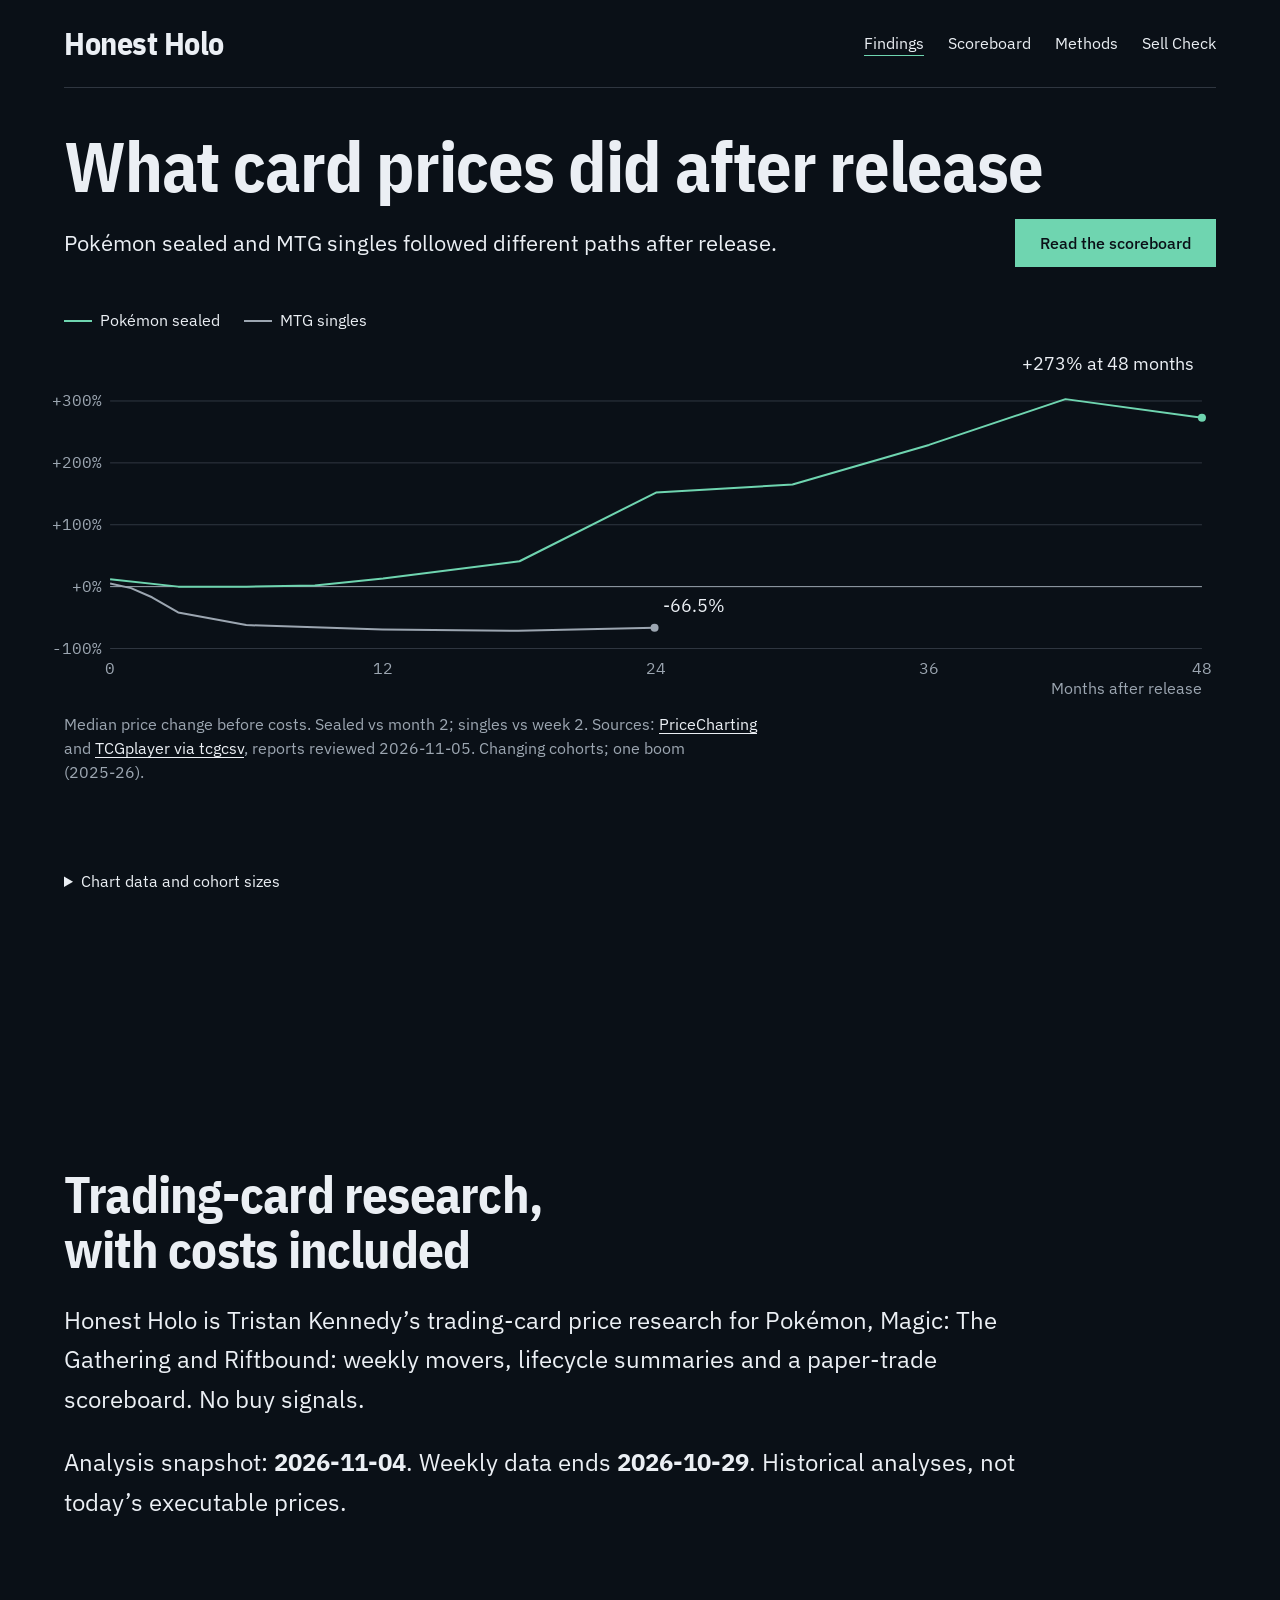
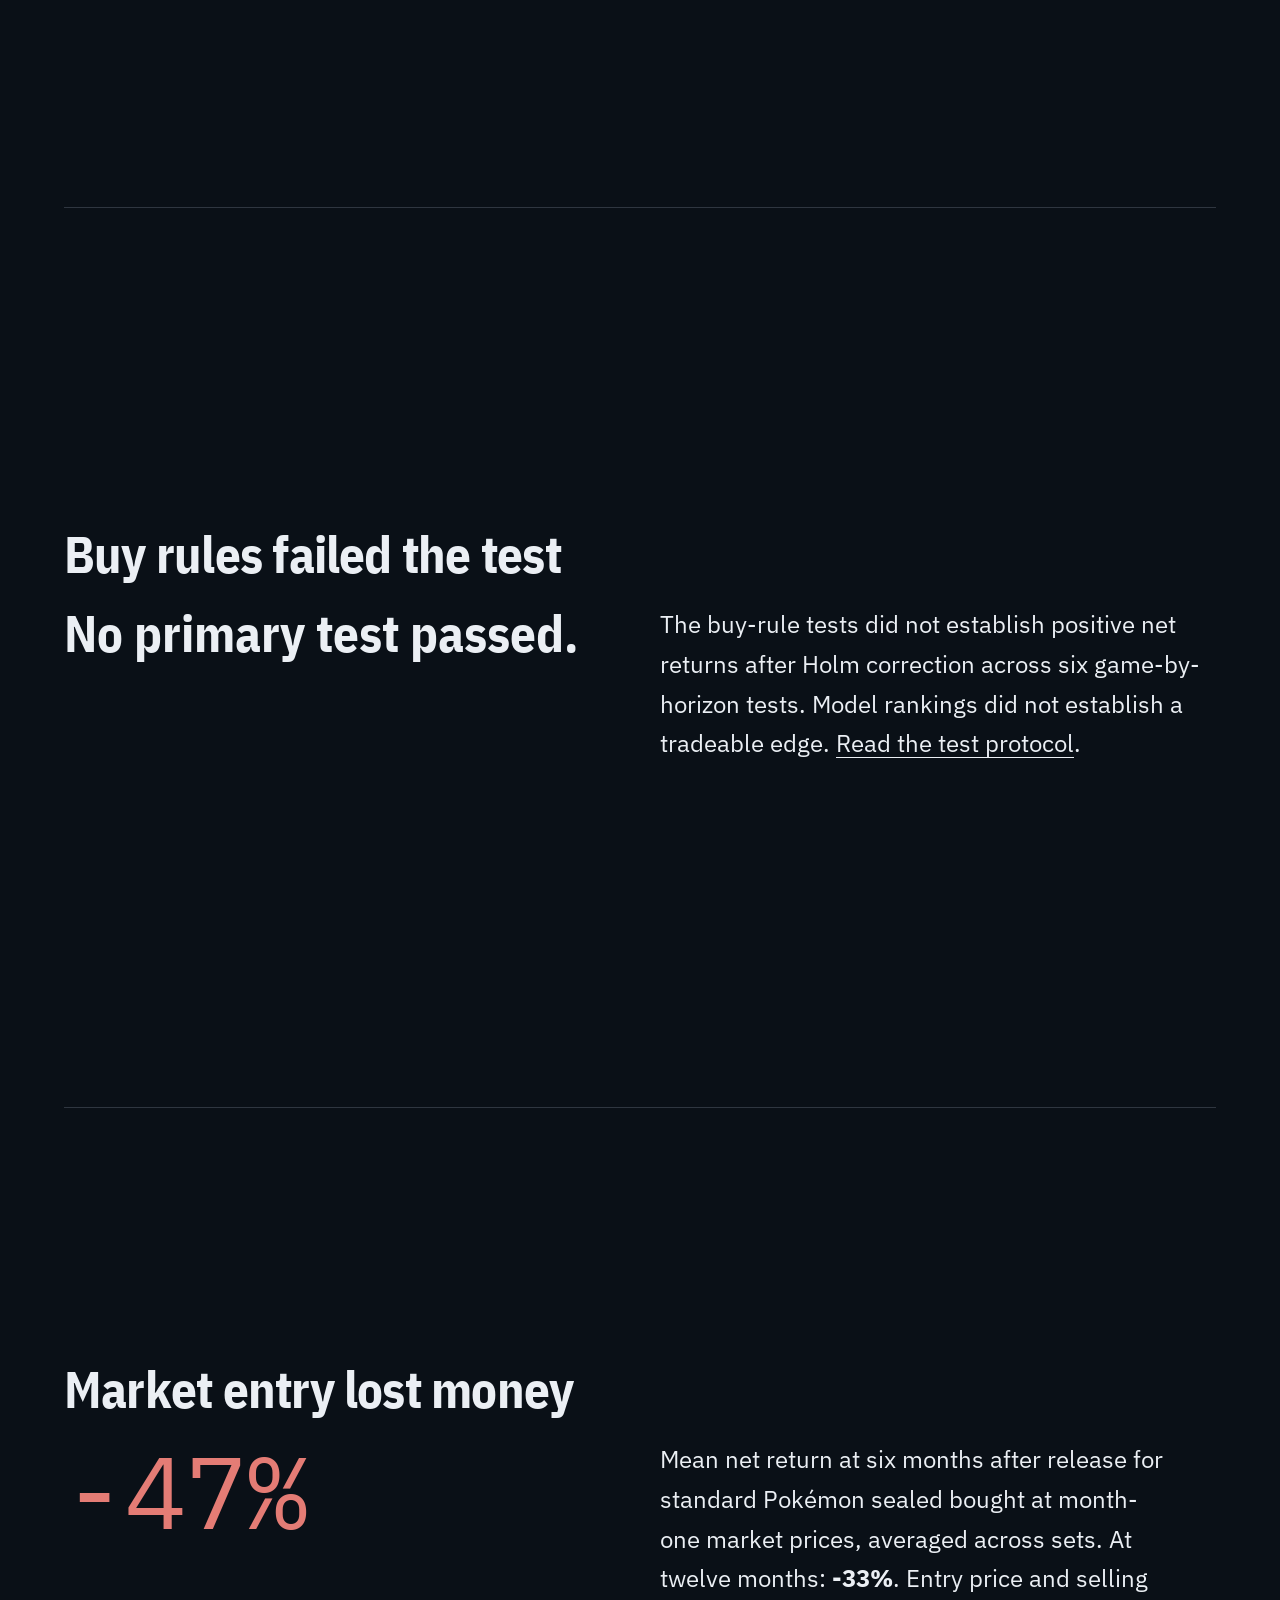
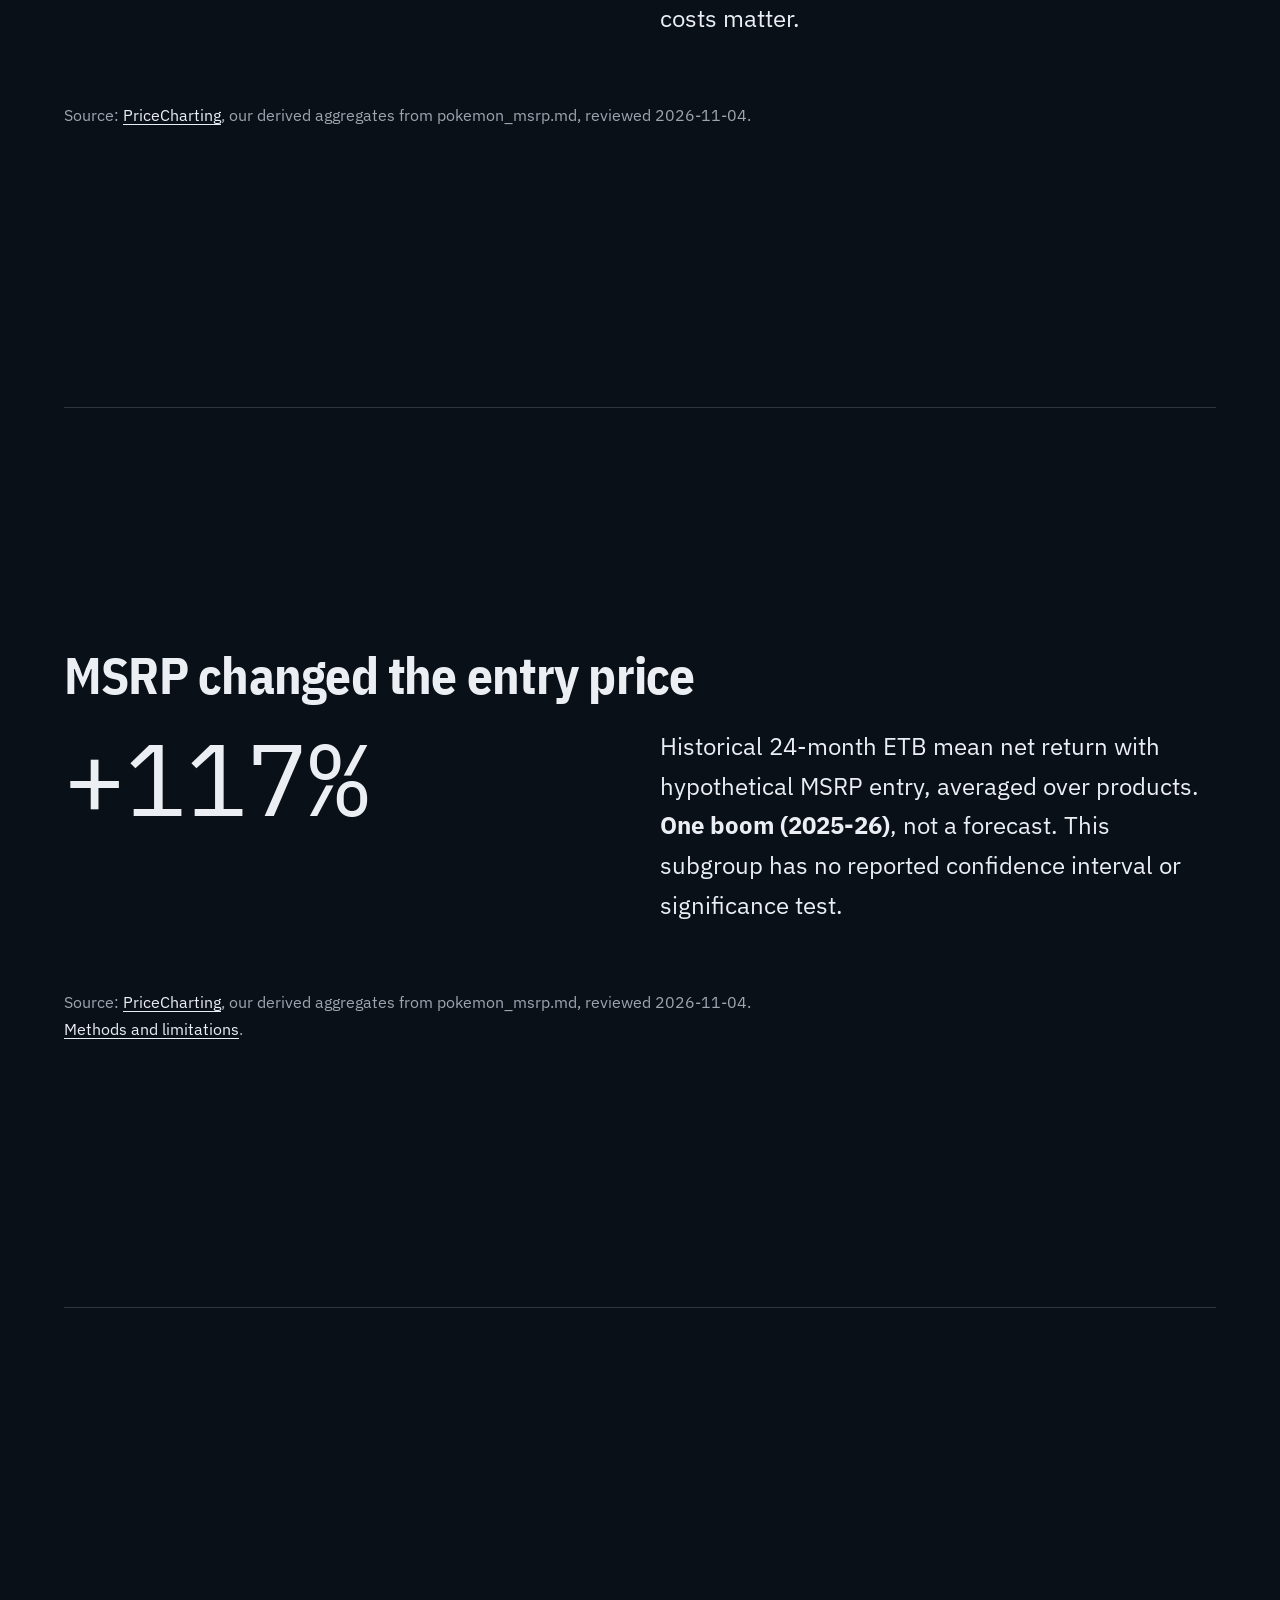
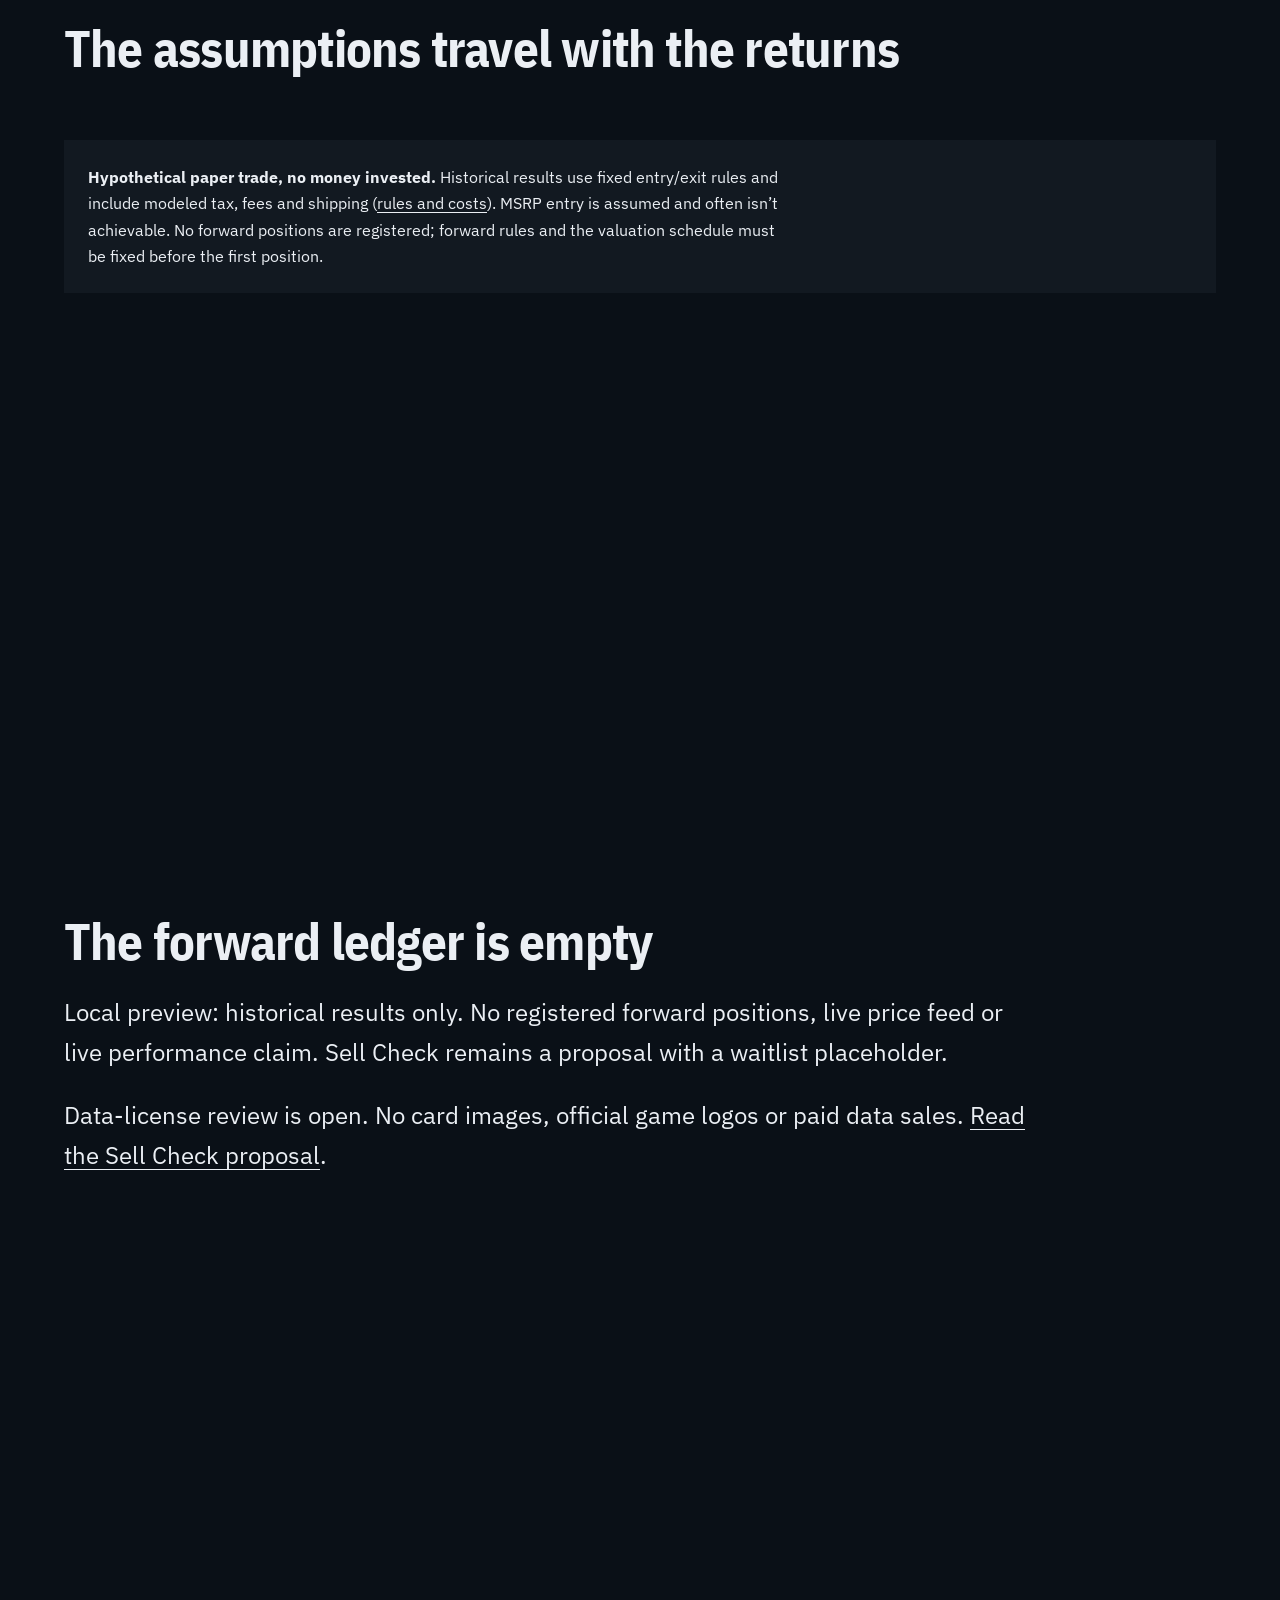
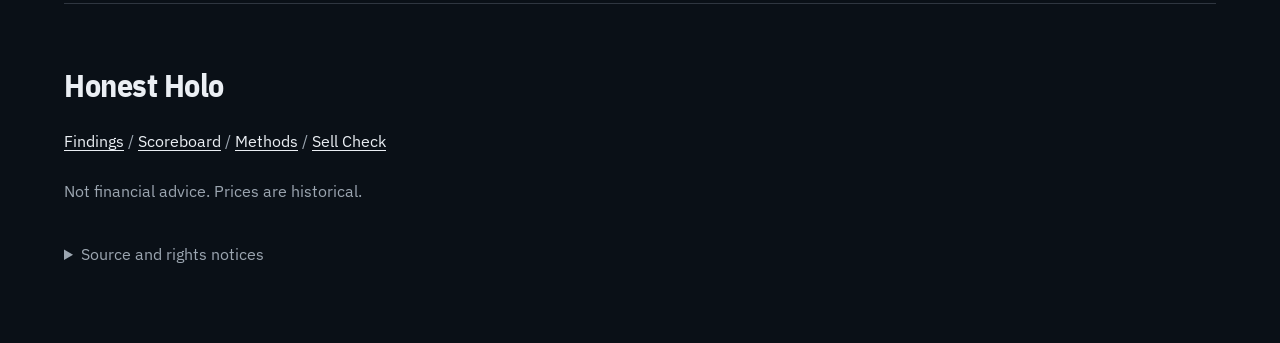
==== honestholo/index.html @ 11616ae3 "Add Honest Holo trading-card price research subsite at /honestholo Pre-rendered from tcg-channel/sit" ====
<!DOCTYPE html>
<html lang="en"><head><meta charset="utf-8">
<meta name="viewport" content="width=device-width, initial-scale=1">
<meta name="description" content="Trading-card price research with costs, losses, and uncertainty.">
<title>What card prices did after release</title>
<link rel="stylesheet" href="assets/styles.css">
</head>
<body class="page-index">
<main class="content"><header id="title-block-header" class="quarto-title-block"></header>
<header class="site-header" role="banner">
  <a class="skip-link" href="#main">Skip to content</a>
  <a class="wordmark" href="index.html" aria-label="Honest Holo home">Honest Holo</a>
  <nav class="desktop-nav" aria-label="Main navigation">
    <a href="index.html">Findings</a><a href="scoreboard.html">Scoreboard</a><a href="methods.html">Methods</a><a href="sell-check.html">Sell Check</a>
  </nav>
  <details class="mobile-nav">
    <summary>Menu</summary>
    <nav aria-label="Mobile navigation">
      <a href="index.html">Findings</a><a href="scoreboard.html">Scoreboard</a><a href="methods.html">Methods</a><a href="sell-check.html">Sell Check</a>
    </nav>
  </details>
</header>
<section id="main" class="hero">
<h1>What card prices did after release</h1>
<div class="hero-intro">
<p>Pokémon sealed and MTG singles followed different paths after release.</p>
<p><a href="./scoreboard.html" class="button-link">Read the scoreboard</a></p>
</div>
<figure class="lifecycle-chart">
<div class="chart-legend"><span><i aria-hidden="true"></i>Pokémon sealed</span><span><i class="reference-key" aria-hidden="true"></i>MTG singles</span></div>
<svg class="chart-wide" viewbox="0 0 1150 350" role="img" aria-labelledby="chart-title-w chart-desc-w">
<title id="chart-title-w">Median price paths after release</title><desc id="chart-desc-w">Pokémon sealed rises from +12% at release to +273% at 48 months, relative to month two. MTG singles fall from +4.9% to -66.5% by 104 weeks, relative to week two. These are historical price changes before costs, with different baselines and changing cohorts. The late sealed rise reflects one boom (2025-26), not a forecast. Exact values and counts follow in the data tables.</desc>
<line class="chart-grid" x1="46" x2="1136" y1="302.00" y2="302.00"></line><text x="38" y="307.00" text-anchor="end">-100%</text>
<line class="chart-zero" x1="46" x2="1136" y1="240.22" y2="240.22"></line><text x="38" y="245.22" text-anchor="end">+0%</text>
<line class="chart-grid" x1="46" x2="1136" y1="178.44" y2="178.44"></line><text x="38" y="183.44" text-anchor="end">+100%</text>
<line class="chart-grid" x1="46" x2="1136" y1="116.67" y2="116.67"></line><text x="38" y="121.67" text-anchor="end">+200%</text>
<line class="chart-grid" x1="46" x2="1136" y1="54.89" y2="54.89"></line><text x="38" y="59.89" text-anchor="end">+300%</text>
<text x="46.00" y="327" text-anchor="middle">0</text>
<text x="318.50" y="327" text-anchor="middle">12</text>
<text x="591.00" y="327" text-anchor="middle">24</text>
<text x="863.50" y="327" text-anchor="middle">36</text>
<text x="1136.00" y="327" text-anchor="middle">48</text>
<text class="axis-label" x="1136" y="347" text-anchor="end">Months after release</text>
<polyline class="chart-primary" points="46.00,232.81 114.12,240.22 182.25,240.22 250.38,238.99 318.50,232.19 454.75,214.89 591.00,146.32 727.25,138.29 863.50,98.75 999.75,53.04 1136.00,71.57"></polyline>
<polyline class="chart-reference" points="46.00,237.20 66.91,241.70 87.81,250.85 113.94,265.98 181.88,278.59 249.83,280.87 317.77,282.97 453.65,284.27 589.54,281.30"></polyline>
<circle class="chart-marker" cx="1136.00" cy="71.57" r="4"></circle><text class="annotation" x="1128.00" y="24" text-anchor="end">+273% at 48 months</text>
<circle class="chart-marker reference" cx="589.54" cy="281.30" r="4"></circle><text class="annotation" x="597.54" y="265.30">-66.5%</text>
</svg>
<svg class="chart-narrow" viewbox="0 0 358 320" role="img" aria-labelledby="chart-title-n chart-desc-n">
<title id="chart-title-n">Median price paths after release</title><desc id="chart-desc-n">Pokémon sealed rises from +12% at release to +273% at 48 months, relative to month two. MTG singles fall from +4.9% to -66.5% by 104 weeks, relative to week two. These are historical price changes before costs, with different baselines and changing cohorts. The late sealed rise reflects one boom (2025-26), not a forecast. Exact values and counts follow in the data tables.</desc>
<line class="chart-grid" x1="46" x2="344" y1="272.00" y2="272.00"></line><text x="38" y="277.00" text-anchor="end">-100%</text>
<line class="chart-zero" x1="46" x2="344" y1="216.89" y2="216.89"></line><text x="38" y="221.89" text-anchor="end">+0%</text>
<line class="chart-grid" x1="46" x2="344" y1="161.78" y2="161.78"></line><text x="38" y="166.78" text-anchor="end">+100%</text>
<line class="chart-grid" x1="46" x2="344" y1="106.67" y2="106.67"></line><text x="38" y="111.67" text-anchor="end">+200%</text>
<line class="chart-grid" x1="46" x2="344" y1="51.56" y2="51.56"></line><text x="38" y="56.56" text-anchor="end">+300%</text>
<text x="46.00" y="297" text-anchor="middle">0</text>
<text x="120.50" y="297" text-anchor="middle">12</text>
<text x="195.00" y="297" text-anchor="middle">24</text>
<text x="269.50" y="297" text-anchor="middle">36</text>
<text x="344.00" y="297" text-anchor="middle">48</text>
<text class="axis-label" x="344" y="317" text-anchor="end">Months after release</text>
<polyline class="chart-primary" points="46.00,210.28 64.62,216.89 83.25,216.89 101.88,215.79 120.50,209.72 157.75,194.29 195.00,133.12 232.25,125.96 269.50,90.68 306.75,49.90 344.00,66.44"></polyline>
<polyline class="chart-reference" points="46.00,214.19 51.72,218.21 57.43,226.37 64.57,239.87 83.15,251.11 101.72,253.15 120.30,255.03 157.45,256.18 194.60,253.54"></polyline>
<circle class="chart-marker" cx="344.00" cy="66.44" r="4"></circle><text class="annotation" x="336.00" y="24" text-anchor="end">+273% at 48 months</text>
<circle class="chart-marker reference" cx="194.60" cy="253.54" r="4"></circle><text class="annotation" x="202.60" y="237.54">-66.5%</text>
</svg>
<figcaption class="source chart-caption">
<p>Median price change before costs. Sealed vs month 2; singles vs week 2. Sources: <a href="https://www.pricecharting.com/?src=site_chart">PriceCharting</a> and <a href="https://tcgcsv.com/?src=site_chart">TCGplayer via tcgcsv</a>, reports reviewed 2026-11-05. Changing cohorts; one boom (2025-26).</p>
</figcaption>
</figure>
</section>
<details class="chart-data"><summary>Chart data and cohort sizes</summary>
<p>Sealed sold-price history; median across sets. Months since release; reference month 2.</p>
<div class="table-scroll" tabindex="0" role="region" aria-label="Sealed lifecycle chart data">
<table class="caption-top">
<caption>Source: <a href="https://www.pricecharting.com/?src=site_chart_data">PriceCharting</a>,
derived aggregates, reports reviewed 2026-11-05. Report:
<code>pokemon_sealed_long.md</code>.</caption>
<thead>
<tr class="header">
<th style="text-align: left;">Month</th>
<th style="text-align: right;">Median price change</th>
<th style="text-align: right;">Sets</th>
</tr>
</thead>
<tbody>
<tr class="odd">
<td style="text-align: left;" data-label="Month"><span class="cell-value">0</span></td>
<td style="text-align: right;" data-label="Median price change"><span class="cell-value">+12%</span></td>
<td style="text-align: right;" data-label="Sets"><span class="cell-value">28</span></td>
</tr>
<tr class="even">
<td style="text-align: left;" data-label="Month"><span class="cell-value">3</span></td>
<td style="text-align: right;" data-label="Median price change"><span class="cell-value">+0%</span></td>
<td style="text-align: right;" data-label="Sets"><span class="cell-value">28</span></td>
</tr>
<tr class="odd">
<td style="text-align: left;" data-label="Month"><span class="cell-value">6</span></td>
<td style="text-align: right;" data-label="Median price change"><span class="cell-value">+0%</span></td>
<td style="text-align: right;" data-label="Sets"><span class="cell-value">27</span></td>
</tr>
<tr class="even">
<td style="text-align: left;" data-label="Month"><span class="cell-value">9</span></td>
<td style="text-align: right;" data-label="Median price change"><span class="cell-value">+2%</span></td>
<td style="text-align: right;" data-label="Sets"><span class="cell-value">25</span></td>
</tr>
<tr class="odd">
<td style="text-align: left;" data-label="Month"><span class="cell-value">12</span></td>
<td style="text-align: right;" data-label="Median price change"><span class="cell-value">+13%</span></td>
<td style="text-align: right;" data-label="Sets"><span class="cell-value">24</span></td>
</tr>
<tr class="even">
<td style="text-align: left;" data-label="Month"><span class="cell-value">18</span></td>
<td style="text-align: right;" data-label="Median price change"><span class="cell-value">+41%</span></td>
<td style="text-align: right;" data-label="Sets"><span class="cell-value">20</span></td>
</tr>
<tr class="odd">
<td style="text-align: left;" data-label="Month"><span class="cell-value">24</span></td>
<td style="text-align: right;" data-label="Median price change"><span class="cell-value">+152%</span></td>
<td style="text-align: right;" data-label="Sets"><span class="cell-value">17</span></td>
</tr>
<tr class="even">
<td style="text-align: left;" data-label="Month"><span class="cell-value">30</span></td>
<td style="text-align: right;" data-label="Median price change"><span class="cell-value">+165%</span></td>
<td style="text-align: right;" data-label="Sets"><span class="cell-value">14</span></td>
</tr>
<tr class="odd">
<td style="text-align: left;" data-label="Month"><span class="cell-value">36</span></td>
<td style="text-align: right;" data-label="Median price change"><span class="cell-value">+229%</span></td>
<td style="text-align: right;" data-label="Sets"><span class="cell-value">11</span></td>
</tr>
<tr class="even">
<td style="text-align: left;" data-label="Month"><span class="cell-value">42</span></td>
<td style="text-align: right;" data-label="Median price change"><span class="cell-value">+303%</span></td>
<td style="text-align: right;" data-label="Sets"><span class="cell-value">7</span></td>
</tr>
<tr class="odd">
<td style="text-align: left;" data-label="Month"><span class="cell-value">48</span></td>
<td style="text-align: right;" data-label="Median price change"><span class="cell-value">+273%</span></td>
<td style="text-align: right;" data-label="Sets"><span class="cell-value">5</span></td>
</tr>
</tbody>
</table>
</div>
<p>MTG singles; median set log changes converted to percentages, reference week 2. Weeks are divided by 4.345 for the chart’s month axis. Different baselines and cohorts make this a descriptive reference, not an estimated investment spread. No significance test of the gap is supplied.</p>
<div class="table-scroll" tabindex="0" role="region" aria-label="MTG lifecycle chart data">
<table class="caption-top">
<caption>Source: <a href="https://tcgcsv.com/?src=site_chart_data">TCGplayer via tcgcsv</a>,
derived aggregates, reports reviewed 2026-11-05. Report:
<code>mtg_lifecycle.md</code>.</caption>
<thead>
<tr class="header">
<th style="text-align: left;">Week</th>
<th style="text-align: right;">Median price change</th>
<th style="text-align: right;">Sets</th>
</tr>
</thead>
<tbody>
<tr class="odd">
<td style="text-align: left;" data-label="Week"><span class="cell-value">0</span></td>
<td style="text-align: right;" data-label="Median price change"><span class="cell-value">+4.9%</span></td>
<td style="text-align: right;" data-label="Sets"><span class="cell-value">23</span></td>
</tr>
<tr class="even">
<td style="text-align: left;" data-label="Week"><span class="cell-value">4</span></td>
<td style="text-align: right;" data-label="Median price change"><span class="cell-value"><span class="negative">-2.4%</span></span></td>
<td style="text-align: right;" data-label="Sets"><span class="cell-value">52</span></td>
</tr>
<tr class="odd">
<td style="text-align: left;" data-label="Week"><span class="cell-value">8</span></td>
<td style="text-align: right;" data-label="Median price change"><span class="cell-value"><span class="negative">-17.2%</span></span></td>
<td style="text-align: right;" data-label="Sets"><span class="cell-value">49</span></td>
</tr>
<tr class="even">
<td style="text-align: left;" data-label="Week"><span class="cell-value">13</span></td>
<td style="text-align: right;" data-label="Median price change"><span class="cell-value"><span class="negative">-41.7%</span></span></td>
<td style="text-align: right;" data-label="Sets"><span class="cell-value">48</span></td>
</tr>
<tr class="odd">
<td style="text-align: left;" data-label="Week"><span class="cell-value">26</span></td>
<td style="text-align: right;" data-label="Median price change"><span class="cell-value"><span class="negative">-62.1%</span></span></td>
<td style="text-align: right;" data-label="Sets"><span class="cell-value">46</span></td>
</tr>
<tr class="even">
<td style="text-align: left;" data-label="Week"><span class="cell-value">39</span></td>
<td style="text-align: right;" data-label="Median price change"><span class="cell-value"><span class="negative">-65.8%</span></span></td>
<td style="text-align: right;" data-label="Sets"><span class="cell-value">42</span></td>
</tr>
<tr class="odd">
<td style="text-align: left;" data-label="Week"><span class="cell-value">52</span></td>
<td style="text-align: right;" data-label="Median price change"><span class="cell-value"><span class="negative">-69.2%</span></span></td>
<td style="text-align: right;" data-label="Sets"><span class="cell-value">36</span></td>
</tr>
<tr class="even">
<td style="text-align: left;" data-label="Week"><span class="cell-value">78</span></td>
<td style="text-align: right;" data-label="Median price change"><span class="cell-value"><span class="negative">-71.3%</span></span></td>
<td style="text-align: right;" data-label="Sets"><span class="cell-value">24</span></td>
</tr>
<tr class="odd">
<td style="text-align: left;" data-label="Week"><span class="cell-value">104</span></td>
<td style="text-align: right;" data-label="Median price change"><span class="cell-value"><span class="negative">-66.5%</span></span></td>
<td style="text-align: right;" data-label="Sets"><span class="cell-value">15</span></td>
</tr>
</tbody>
</table>
</div>
</details>
<section id="trading-card-research-with-costs-included" class="index-context">
<h2>Trading-card research, with costs included</h2>
<p>Honest Holo is Tristan Kennedy’s trading-card price research for Pokémon, Magic: The Gathering and Riftbound: weekly movers, lifecycle summaries and a paper-trade scoreboard. No buy signals.</p>
<p>Analysis snapshot: <strong>2026-11-04</strong>. Weekly data ends <strong>2026-10-29</strong>. Historical analyses, not today’s executable prices.</p>
</section>
<section id="buy-rules-failed-the-test" class="index-record">
<h2>Buy rules failed the test</h2>
<div class="record-row">
<p><strong>No primary test passed.</strong></p>
<p>The buy-rule tests did not establish positive net returns after Holm correction across six game-by-horizon tests. Model rankings did not establish a tradeable edge. <a href="./methods.html#what-failed">Read the test protocol</a>.</p>
</div>
</section>
<section id="market-entry-lost-money" class="index-record">
<h2>Market entry lost money</h2>
<div class="record-row">
<p><span class="figure negative">-47%</span></p>
<div class="figure-copy">
<p>Mean net return at six months after release for standard Pokémon sealed bought at month-one market prices, averaged across sets. At twelve months: <strong>-33%</strong>. Entry price and selling costs matter.</p>
</div>
</div>
<div class="source">
<p>Source: <a href="https://www.pricecharting.com/?src=site_findings">PriceCharting</a>, our derived aggregates from <code>pokemon_msrp.md</code>, reviewed 2026-11-04.</p>
</div>
</section>
<section id="msrp-changed-the-entry-price" class="index-record">
<h2>MSRP changed the entry price</h2>
<div class="record-row">
<p><span class="figure">+117%</span></p>
<div class="figure-copy">
<p>Historical 24-month ETB mean net return with hypothetical MSRP entry, averaged over products. <strong>One boom (2025-26)</strong>, not a forecast. This subgroup has no reported confidence interval or significance test.</p>
</div>
</div>
<div class="source">
<p>Source: <a href="https://www.pricecharting.com/?src=honestholo_findings">PriceCharting</a>, our derived aggregates from <code>pokemon_msrp.md</code>, reviewed 2026-11-04. <a href="./methods.html">Methods and limitations</a>.</p>
</div>
</section>
<section id="the-assumptions-travel-with-the-returns" class="index-record">
<h2>The assumptions travel with the returns</h2>
<div class="notice paper-trade">
<p><strong>Hypothetical paper trade, no money invested.</strong> Historical results use fixed entry/exit rules and include modeled tax, fees and shipping (<a href="./methods.html#cost-model">rules and costs</a>). MSRP entry is assumed and often isn’t achievable. No forward positions are registered; forward rules and the valuation schedule must be fixed before the first position.</p>
</div>
</section>
<section id="the-forward-ledger-is-empty" class="index-context">
<h2>The forward ledger is empty</h2>
<p>Local preview: historical results only. No registered forward positions, live price feed or live performance claim. Sell Check remains a proposal with a waitlist placeholder.</p>
<p>Data-license review is open. No card images, official game logos or paid data sales. <a href="./sell-check.html">Read the Sell Check proposal</a>.</p>
</section>
<footer class="journal-footer" role="contentinfo">
<p><a href="./index.html" class="wordmark">Honest Holo</a></p>
<p><a href="./index.html">Findings</a> / <a href="./scoreboard.html">Scoreboard</a> / <a href="./methods.html">Methods</a> / <a href="./sell-check.html">Sell Check</a></p>
<p>Not financial advice. Prices are historical.</p>
<details class="rights-notices"><summary>Source and rights notices</summary>
<p>Unofficial. Not affiliated with or endorsed by The Pokémon Company, Nintendo, Wizards of the Coast, Riot Games, TCGplayer, or PriceCharting.</p>
<p>This product uses TCGplayer data but is not endorsed or certified by TCGplayer.</p>
<p>This site is unofficial Fan Content permitted under the <a href="https://company.wizards.com/en/legal/fancontentpolicy?src=site_footer">Fan Content Policy</a>. Not approved/endorsed by Wizards. Portions of the materials used are property of Wizards of the Coast. ©Wizards of the Coast LLC.</p>
<p>This site was created under Riot Games’ <a href="https://www.riotgames.com/en/legal?src=site_footer">Legal Jibber Jabber</a> policy using assets owned by Riot Games. Riot Games does not endorse or sponsor this project.</p>
<p>Not affiliated with or endorsed by The Pokémon Company or Nintendo. ©Pokémon/Nintendo/Creatures/GAME FREAK.</p>
</details>
</footer>

</main>
<script src="assets/config.js"></script>
<script src="assets/site.js" defer=""></script>


</body></html>
---- honestholo/assets/styles.css ----
/* Hallmark v2.0.0 | theme: custom | idea: release age is not a return forecast | vibe: austere trading card data journal | genre: editorial | material: real report aggregates, no photos | audience: Pokemon, MTG, Riftbound collectors and flippers | job: read findings and scoreboard; secondary Sell Check waitlist | tone: austere data journal | look: brand ground, ink, Honest Holo accent; Plex Condensed/Sans/Mono by request | posture: Restrained | axes: dark/condensed/cool | hero: headline above full-width lifecycle chart | signature: sealed history against singles decline | nav: edge wordmark and document links, native mobile disclosure | footer: linked colophon with source notices | shape: Stat-Led index, Long Document methods | hero-review: in-thread, 3 resolved | finish-review: in-thread, 3 resolved; manual gates, no bundled linter */
/* Hallmark pre-emit critique: P5 H4 E4 S5 R5 V3 | weakest: V, a chart-led journal is familiar; removed stat tiles and let the two real histories carry the opening. */
/* Hallmark waive 59 | ruled document sections retain full research copy | scoreboards and methods need continuous reading, not landing-page gaps. */
/* Hallmark waive 8 | adjacent market-loss and MSRP-ETB records share a quantitative spine | their equal scale gives losses the same prominence as gains; the remaining journal uses different compositions. */
/* Hallmark answered F13 | Plex Mono has one role: quantitative surfaces, including figures and tables. */
@import url("tokens.css");

:root {
  --space-3xs: 2px;
  --space-2xs: 4px;
  --space-xs: 8px;
  --space-sm: 12px;
  --space-md: 16px;
  --space-lg: 24px;
  --space-xl: 40px;
  --space-2xl: 64px;
  --space-3xl: 96px;
  --space-4xl: 144px;
  --container: 1360px;
  --gutter: var(--space-2xl);
  --text-body: 18px;
  --text-small: 16px;
  --text-display: clamp(44px, 5.5vw, 76px);
  --text-section: clamp(32px, 4vw, 52px);
  --record-height: 900px;
  color-scheme: dark;
}
* { box-sizing: border-box; }
html, body { overflow-x: clip; }
html {
  background: var(--color-ground);
  color: var(--color-ink);
  scrollbar-color: var(--color-muted) var(--color-ground);
  scroll-padding-top: var(--space-lg);
  font-synthesis: none;
}
body {
  margin: 0;
  font-family: var(--font-body);
  font-size: var(--text-body);
  line-height: 1.65;
  caret-color: var(--color-accent-honestholo);
}
::selection { background: var(--color-accent-honestholo); color: var(--color-ground); }
main, main.content {
  width: 100%;
  max-width: var(--container);
  padding-inline: var(--gutter);
  margin-inline: auto;
  min-width: 0;
}
h1, h2, h3, .wordmark {
  font-family: var(--font-display);
  font-weight: 700;
  line-height: 1.07;
  color: var(--color-ink);
  overflow-wrap: break-word;
  min-width: 0;
  text-wrap: balance;
  letter-spacing: -0.015em;
}
h1 { font-size: var(--text-display); max-width: 25ch; margin: var(--space-2xl) 0 var(--space-lg); }
h2 { font-size: var(--text-section); margin: var(--space-3xl) 0 var(--space-lg); max-width: 30ch; }
h3 { font-size: 28px; margin: var(--space-xl) 0 var(--space-md); }
p { margin: 0 0 var(--space-lg); max-width: 70ch; text-wrap: pretty; }
a { color: var(--color-ink); text-underline-offset: .2em; text-decoration-thickness: 1px; }
a:hover { text-decoration-thickness: 2px; }
a:active { color: var(--color-accent-honestholo); }
:focus-visible { outline: 3px solid var(--color-accent-honestholo); outline-offset: 4px; }
[hidden] { display: none !important; }
.site-header { display: flex; align-items: center; justify-content: space-between; gap: var(--space-lg); min-height: 88px; border-bottom: 1px solid var(--color-rule); position: relative; }
.wordmark { font-size: 32px; text-decoration: none; white-space: nowrap; }
.desktop-nav { display: flex; align-items: center; gap: var(--space-lg); }
.site-header nav a { font-size: var(--text-small); text-decoration: none; white-space: nowrap; min-height: 48px; display: inline-flex; align-items: center; }
.page-index .site-header a[href*="index.html"]:not(.wordmark),
.page-scoreboard .site-header a[href*="scoreboard.html"],
.page-methods .site-header a[href*="methods.html"],
.page-sell-check .site-header a[href*="sell-check.html"] { text-decoration: underline; text-decoration-color: var(--color-accent-honestholo); text-underline-offset: .4em; }
.mobile-nav { display: none; }
.skip-link { position: absolute; top: calc(-1 * var(--space-3xl)); left: 0; padding: var(--space-sm) var(--space-md); background: var(--color-ink); color: var(--color-ground); z-index: 10; }
.skip-link:focus-visible { top: var(--space-xs); }
.lead { font-size: 22px; max-width: 60ch; }
.button-link { display: inline-flex; align-items: center; justify-content: center; min-height: 48px; padding: var(--space-xs) var(--space-lg); border: 1px solid var(--color-accent-honestholo); background: var(--color-accent-honestholo); color: var(--color-ground); font-size: var(--text-small); font-weight: 500; text-decoration: none; white-space: nowrap; }
.button-link:hover { background: var(--color-ink); color: var(--color-ground); border-color: var(--color-ink); }
.button-link:active { transform: translateY(1px); }
button:disabled, [aria-disabled="true"] { opacity: .55; cursor: not-allowed; }
[aria-busy="true"] { cursor: progress; }
.hero { padding-block: var(--space-xl) var(--space-lg); }
.hero h1 { margin: 0 0 var(--space-md); max-width: none; }
.hero-intro { display: flex; align-items: center; justify-content: space-between; gap: var(--space-lg); }
.hero-intro p { margin: 0; font-size: 22px; }
.lifecycle-chart { margin: var(--space-xl) 0 0; }
.chart-legend { display: flex; align-items: center; flex-wrap: wrap; gap: var(--space-lg); font-size: var(--text-small); margin-bottom: var(--space-sm); }
.chart-legend span { display: inline-flex; align-items: center; gap: var(--space-xs); }
.chart-legend i { width: 28px; height: 2px; background: var(--color-accent-honestholo); }
.chart-legend .reference-key { background: var(--color-muted); }
.lifecycle-chart svg { width: 100%; height: auto; display: block; overflow: visible; }
.lifecycle-chart .chart-narrow { display: none; }
.lifecycle-chart svg text { fill: var(--color-muted); font-family: var(--font-figure); font-size: 16px; font-variant-numeric: tabular-nums; }
.lifecycle-chart svg .annotation { fill: var(--color-ink); font-family: var(--font-body); font-size: 18px; }
.lifecycle-chart svg .axis-label { font-family: var(--font-body); }
.chart-grid, .chart-zero { stroke: var(--color-rule); stroke-width: 1px; vector-effect: non-scaling-stroke; }
.chart-zero { stroke: var(--color-muted); }
.chart-primary, .chart-reference { fill: none; stroke: var(--color-accent-honestholo); stroke-width: 2px; vector-effect: non-scaling-stroke; stroke-linejoin: round; }
.chart-reference { stroke: var(--color-muted); }
.chart-marker { fill: var(--color-accent-honestholo); }
.chart-marker.reference { fill: var(--color-muted); }
figcaption, .source, .muted { font-size: var(--text-small); color: var(--color-muted); }
figcaption { margin-top: var(--space-md); max-width: 75ch; line-height: 1.5; }
.chart-data { margin-top: var(--space-lg); }
summary { cursor: pointer; min-height: 48px; padding-block: var(--space-sm); font-size: var(--text-small); }
.index-record { padding-block: var(--space-3xl); border-top: 1px solid var(--color-rule); }
.index-record, .index-context { min-block-size: var(--record-height); display: flex; flex-direction: column; justify-content: center; }
.index-record .record-row > p:first-child:not(:has(.figure)) { font-family: var(--font-display); font-size: var(--text-section); line-height: 1.1; }
.index-record .record-row p:not(:has(.figure)) { font-size: 24px; }
.index-record h2 { margin-top: 0; }
.index-record .record-row { display: grid; grid-template-columns: minmax(0, 1fr) minmax(0, 1fr); gap: var(--space-xl); align-items: start; }
.index-record .figure { font-family: var(--font-figure); font-weight: 400; font-size: clamp(64px, 8vw, 108px); line-height: 1; margin-bottom: var(--space-lg); font-variant-numeric: tabular-nums; }
.index-record .figure-copy { max-width: 50ch; }
.index-record .source { margin-top: var(--space-xl); }
.index-record .notice { margin-bottom: 0; }
.index-context { padding-block: var(--space-2xl); }
.index-context h2 { margin-top: 0; }
.index-context p { font-size: 24px; }
.positive { color: var(--color-ink); }
.negative { color: var(--color-loss); }
.notice, .waitlist-panel { padding: var(--space-lg); margin-block: var(--space-xl); background: var(--color-panel); color: var(--color-ink); }
.notice p:last-child, .waitlist-panel p:last-child { margin-bottom: 0; }
.loss strong { color: var(--color-loss); }
.paper-trade { font-size: var(--text-small); }
[data-tally-status] { min-height: 1lh; }
.affiliate-disclosure { padding-block: var(--space-lg); border-bottom: 1px solid var(--color-rule); }
.prose { max-width: 65ch; margin-inline: auto; line-height: 1.75; }
.prose h2 { font-size: 28px; line-height: 1.2; margin-top: var(--space-2xl); }
.prose code, code { font: inherit; }
pre { background: var(--color-panel); color: var(--color-ink); padding: var(--space-lg); white-space: pre-wrap; overflow-wrap: break-word; font-family: var(--font-figure); font-size: var(--text-small); }
pre code { font-family: var(--font-figure); }
ul { padding-left: var(--space-lg); }
li { max-width: 70ch; margin-bottom: var(--space-md); }
.table-scroll { width: 100%; min-width: 0; margin-block: var(--space-xl); }
table { border-collapse: collapse; width: 100%; font-family: var(--font-figure); font-variant-numeric: tabular-nums; font-size: var(--text-small); line-height: 1.5; }
caption { caption-side: bottom; text-align: left; color: var(--color-muted); font-family: var(--font-body); padding-block: var(--space-md); max-width: 75ch; }
th { font-family: var(--font-body); font-weight: 500; text-align: left; }
th, td { padding: var(--space-md) var(--space-sm); border-bottom: 1px solid var(--color-rule); vertical-align: top; }
th:first-child, td:first-child { padding-left: 0; }
th:last-child, td:last-child { padding-right: 0; }
.table-scroll th { white-space: normal; }
.journal-footer { padding-block: var(--space-2xl); margin-top: var(--space-3xl); border-top: 1px solid var(--color-rule); color: var(--color-muted); font-size: var(--text-small); }
.journal-footer .wordmark { display: inline-block; }
.journal-footer p { max-width: 75ch; }
.journal-footer a { white-space: nowrap; }
.rights-notices p { margin-top: var(--space-lg); }
iframe { width: 100%; height: 620px; border: 0; background: var(--color-panel); color: var(--color-ink); }
@media (max-width: 60rem) {
  :root { --gutter: var(--space-lg); }
  .desktop-nav { display: none; }
  .mobile-nav { display: block; }
  .mobile-nav summary { min-width: 60px; text-align: right; }
  .mobile-nav nav { position: absolute; top: 100%; right: 0; z-index: 5; background: var(--color-panel); color: var(--color-ink); padding: var(--space-md) var(--space-lg); display: grid; min-width: 200px; border: 1px solid var(--color-muted); }
  .hero-intro { align-items: start; flex-direction: column; }
  .index-record .record-row { grid-template-columns: minmax(0, 1fr); }
  .table-scroll table, .table-scroll tbody { display: block; }
  .table-scroll thead { position: absolute; width: 1px; height: 1px; clip-path: inset(50%); overflow: clip; }
  .table-scroll tr { display: grid; padding-block: var(--space-md); border-bottom: 1px solid var(--color-rule); }
  .table-scroll td { display: grid; grid-template-columns: minmax(0, 1fr) minmax(0, 1fr); gap: var(--space-md); border: 0; padding: var(--space-xs) 0; text-align: left !important; overflow-wrap: break-word; }
  .table-scroll td::before { content: attr(data-label); font-family: var(--font-body); color: var(--color-muted); }
  caption { display: block; width: 100%; }
  .lifecycle-chart { margin-top: var(--space-lg); }
}
@media (max-width: 40rem) {
  :root { --gutter: var(--space-md); --text-body: 18px; --text-display: 46px; }
  .site-header { min-height: 72px; }
  .wordmark { font-size: 28px; }
  h1 { margin-top: var(--space-xl); }
  .hero { padding-top: var(--space-xl); }
  .hero-intro p { font-size: 20px; }
  .index-record { padding-block: var(--space-2xl); }
  .index-record, .index-context { min-block-size: auto; }
  .index-record .record-row p:not(:has(.figure)), .index-context p { font-size: var(--text-body); }
  .chart-legend { gap: var(--space-xs); flex-direction: column; align-items: start; }
  .notice, .waitlist-panel, pre { padding: var(--space-md); }
  .lifecycle-chart .chart-wide { display: none; }
  .lifecycle-chart .chart-narrow { display: block; }
  .lifecycle-chart .chart-narrow text { font-size: 14px; }
  .lifecycle-chart .chart-narrow .annotation { font-size: 16px; }
}
@media (prefers-reduced-motion: reduce) {
  *, *::before, *::after { animation: none !important; transition: none !important; scroll-behavior: auto !important; }
}
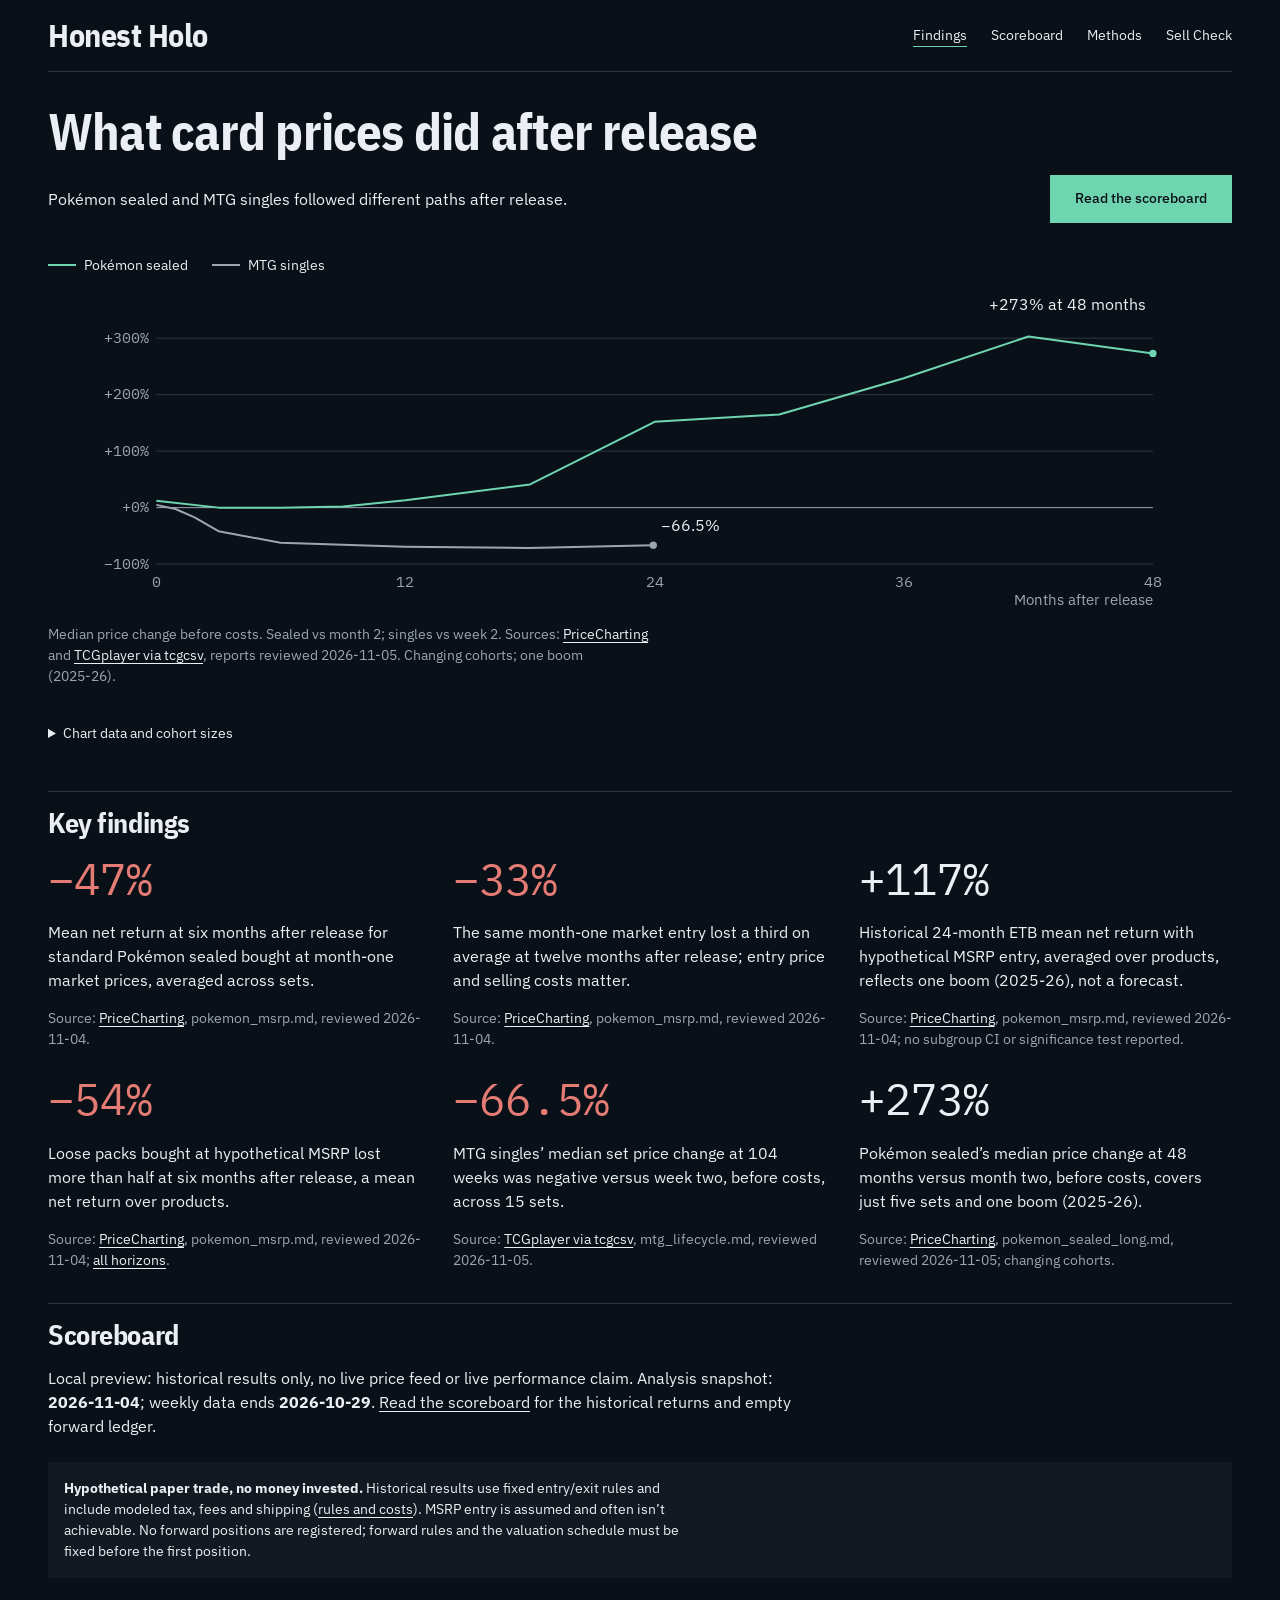
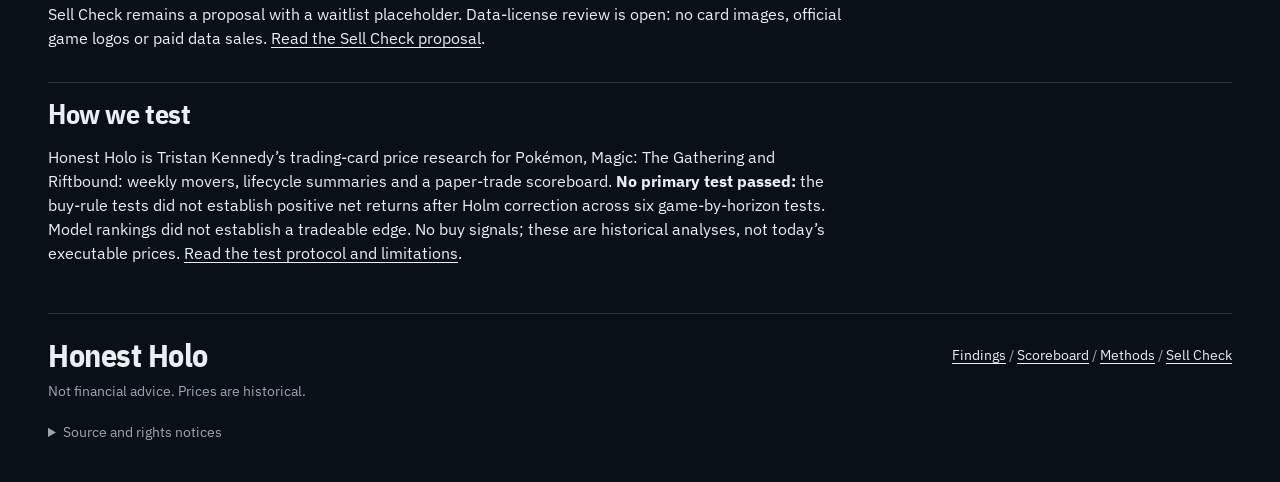
==== commit 4404b929: "Honest Holo: compact data-journal layout (index ~6,000px to ~2,100px)" ====
--- a/honestholo/index.html
+++ b/honestholo/index.html
@@ -29,8 +29,8 @@
 <figure class="lifecycle-chart">
 <div class="chart-legend"><span><i aria-hidden="true"></i>Pokémon sealed</span><span><i class="reference-key" aria-hidden="true"></i>MTG singles</span></div>
 <svg class="chart-wide" viewbox="0 0 1150 350" role="img" aria-labelledby="chart-title-w chart-desc-w">
-<title id="chart-title-w">Median price paths after release</title><desc id="chart-desc-w">Pokémon sealed rises from +12% at release to +273% at 48 months, relative to month two. MTG singles fall from +4.9% to -66.5% by 104 weeks, relative to week two. These are historical price changes before costs, with different baselines and changing cohorts. The late sealed rise reflects one boom (2025-26), not a forecast. Exact values and counts follow in the data tables.</desc>
-<line class="chart-grid" x1="46" x2="1136" y1="302.00" y2="302.00"></line><text x="38" y="307.00" text-anchor="end">-100%</text>
+<title id="chart-title-w">Median price paths after release</title><desc id="chart-desc-w">Pokémon sealed rises from +12% at release to +273% at 48 months, relative to month two. MTG singles fall from +4.9% to −66.5% by 104 weeks, relative to week two. These are historical price changes before costs, with different baselines and changing cohorts. The late sealed rise reflects one boom (2025-26), not a forecast. Exact values and counts follow in the data tables.</desc>
+<line class="chart-grid" x1="46" x2="1136" y1="302.00" y2="302.00"></line><text x="38" y="307.00" text-anchor="end">−100%</text>
 <line class="chart-zero" x1="46" x2="1136" y1="240.22" y2="240.22"></line><text x="38" y="245.22" text-anchor="end">+0%</text>
 <line class="chart-grid" x1="46" x2="1136" y1="178.44" y2="178.44"></line><text x="38" y="183.44" text-anchor="end">+100%</text>
 <line class="chart-grid" x1="46" x2="1136" y1="116.67" y2="116.67"></line><text x="38" y="121.67" text-anchor="end">+200%</text>
@@ -44,11 +44,11 @@
 <polyline class="chart-primary" points="46.00,232.81 114.12,240.22 182.25,240.22 250.38,238.99 318.50,232.19 454.75,214.89 591.00,146.32 727.25,138.29 863.50,98.75 999.75,53.04 1136.00,71.57"></polyline>
 <polyline class="chart-reference" points="46.00,237.20 66.91,241.70 87.81,250.85 113.94,265.98 181.88,278.59 249.83,280.87 317.77,282.97 453.65,284.27 589.54,281.30"></polyline>
 <circle class="chart-marker" cx="1136.00" cy="71.57" r="4"></circle><text class="annotation" x="1128.00" y="24" text-anchor="end">+273% at 48 months</text>
-<circle class="chart-marker reference" cx="589.54" cy="281.30" r="4"></circle><text class="annotation" x="597.54" y="265.30">-66.5%</text>
+<circle class="chart-marker reference" cx="589.54" cy="281.30" r="4"></circle><text class="annotation" x="597.54" y="265.30">−66.5%</text>
 </svg>
 <svg class="chart-narrow" viewbox="0 0 358 320" role="img" aria-labelledby="chart-title-n chart-desc-n">
-<title id="chart-title-n">Median price paths after release</title><desc id="chart-desc-n">Pokémon sealed rises from +12% at release to +273% at 48 months, relative to month two. MTG singles fall from +4.9% to -66.5% by 104 weeks, relative to week two. These are historical price changes before costs, with different baselines and changing cohorts. The late sealed rise reflects one boom (2025-26), not a forecast. Exact values and counts follow in the data tables.</desc>
-<line class="chart-grid" x1="46" x2="344" y1="272.00" y2="272.00"></line><text x="38" y="277.00" text-anchor="end">-100%</text>
+<title id="chart-title-n">Median price paths after release</title><desc id="chart-desc-n">Pokémon sealed rises from +12% at release to +273% at 48 months, relative to month two. MTG singles fall from +4.9% to −66.5% by 104 weeks, relative to week two. These are historical price changes before costs, with different baselines and changing cohorts. The late sealed rise reflects one boom (2025-26), not a forecast. Exact values and counts follow in the data tables.</desc>
+<line class="chart-grid" x1="46" x2="344" y1="272.00" y2="272.00"></line><text x="38" y="277.00" text-anchor="end">−100%</text>
 <line class="chart-zero" x1="46" x2="344" y1="216.89" y2="216.89"></line><text x="38" y="221.89" text-anchor="end">+0%</text>
 <line class="chart-grid" x1="46" x2="344" y1="161.78" y2="161.78"></line><text x="38" y="166.78" text-anchor="end">+100%</text>
 <line class="chart-grid" x1="46" x2="344" y1="106.67" y2="106.67"></line><text x="38" y="111.67" text-anchor="end">+200%</text>
@@ -62,7 +62,7 @@
 <polyline class="chart-primary" points="46.00,210.28 64.62,216.89 83.25,216.89 101.88,215.79 120.50,209.72 157.75,194.29 195.00,133.12 232.25,125.96 269.50,90.68 306.75,49.90 344.00,66.44"></polyline>
 <polyline class="chart-reference" points="46.00,214.19 51.72,218.21 57.43,226.37 64.57,239.87 83.15,251.11 101.72,253.15 120.30,255.03 157.45,256.18 194.60,253.54"></polyline>
 <circle class="chart-marker" cx="344.00" cy="66.44" r="4"></circle><text class="annotation" x="336.00" y="24" text-anchor="end">+273% at 48 months</text>
-<circle class="chart-marker reference" cx="194.60" cy="253.54" r="4"></circle><text class="annotation" x="202.60" y="237.54">-66.5%</text>
+<circle class="chart-marker reference" cx="194.60" cy="253.54" r="4"></circle><text class="annotation" x="202.60" y="237.54">−66.5%</text>
 </svg>
 <figcaption class="source chart-caption">
 <p>Median price change before costs. Sealed vs month 2; singles vs week 2. Sources: <a href="https://www.pricecharting.com/?src=site_chart">PriceCharting</a> and <a href="https://tcgcsv.com/?src=site_chart">TCGplayer via tcgcsv</a>, reports reviewed 2026-11-05. Changing cohorts; one boom (2025-26).</p>
@@ -163,95 +163,101 @@
 </tr>
 <tr class="even">
 <td style="text-align: left;" data-label="Week"><span class="cell-value">4</span></td>
-<td style="text-align: right;" data-label="Median price change"><span class="cell-value"><span class="negative">-2.4%</span></span></td>
+<td style="text-align: right;" data-label="Median price change"><span class="cell-value"><span class="negative">−2.4%</span></span></td>
 <td style="text-align: right;" data-label="Sets"><span class="cell-value">52</span></td>
 </tr>
 <tr class="odd">
 <td style="text-align: left;" data-label="Week"><span class="cell-value">8</span></td>
-<td style="text-align: right;" data-label="Median price change"><span class="cell-value"><span class="negative">-17.2%</span></span></td>
+<td style="text-align: right;" data-label="Median price change"><span class="cell-value"><span class="negative">−17.2%</span></span></td>
 <td style="text-align: right;" data-label="Sets"><span class="cell-value">49</span></td>
 </tr>
 <tr class="even">
 <td style="text-align: left;" data-label="Week"><span class="cell-value">13</span></td>
-<td style="text-align: right;" data-label="Median price change"><span class="cell-value"><span class="negative">-41.7%</span></span></td>
+<td style="text-align: right;" data-label="Median price change"><span class="cell-value"><span class="negative">−41.7%</span></span></td>
 <td style="text-align: right;" data-label="Sets"><span class="cell-value">48</span></td>
 </tr>
 <tr class="odd">
 <td style="text-align: left;" data-label="Week"><span class="cell-value">26</span></td>
-<td style="text-align: right;" data-label="Median price change"><span class="cell-value"><span class="negative">-62.1%</span></span></td>
+<td style="text-align: right;" data-label="Median price change"><span class="cell-value"><span class="negative">−62.1%</span></span></td>
 <td style="text-align: right;" data-label="Sets"><span class="cell-value">46</span></td>
 </tr>
 <tr class="even">
 <td style="text-align: left;" data-label="Week"><span class="cell-value">39</span></td>
-<td style="text-align: right;" data-label="Median price change"><span class="cell-value"><span class="negative">-65.8%</span></span></td>
+<td style="text-align: right;" data-label="Median price change"><span class="cell-value"><span class="negative">−65.8%</span></span></td>
 <td style="text-align: right;" data-label="Sets"><span class="cell-value">42</span></td>
 </tr>
 <tr class="odd">
 <td style="text-align: left;" data-label="Week"><span class="cell-value">52</span></td>
-<td style="text-align: right;" data-label="Median price change"><span class="cell-value"><span class="negative">-69.2%</span></span></td>
+<td style="text-align: right;" data-label="Median price change"><span class="cell-value"><span class="negative">−69.2%</span></span></td>
 <td style="text-align: right;" data-label="Sets"><span class="cell-value">36</span></td>
 </tr>
 <tr class="even">
 <td style="text-align: left;" data-label="Week"><span class="cell-value">78</span></td>
-<td style="text-align: right;" data-label="Median price change"><span class="cell-value"><span class="negative">-71.3%</span></span></td>
+<td style="text-align: right;" data-label="Median price change"><span class="cell-value"><span class="negative">−71.3%</span></span></td>
 <td style="text-align: right;" data-label="Sets"><span class="cell-value">24</span></td>
 </tr>
 <tr class="odd">
 <td style="text-align: left;" data-label="Week"><span class="cell-value">104</span></td>
-<td style="text-align: right;" data-label="Median price change"><span class="cell-value"><span class="negative">-66.5%</span></span></td>
+<td style="text-align: right;" data-label="Median price change"><span class="cell-value"><span class="negative">−66.5%</span></span></td>
 <td style="text-align: right;" data-label="Sets"><span class="cell-value">15</span></td>
 </tr>
 </tbody>
 </table>
 </div>
 </details>
-<section id="trading-card-research-with-costs-included" class="index-context">
-<h2>Trading-card research, with costs included</h2>
-<p>Honest Holo is Tristan Kennedy’s trading-card price research for Pokémon, Magic: The Gathering and Riftbound: weekly movers, lifecycle summaries and a paper-trade scoreboard. No buy signals.</p>
-<p>Analysis snapshot: <strong>2026-11-04</strong>. Weekly data ends <strong>2026-10-29</strong>. Historical analyses, not today’s executable prices.</p>
-</section>
-<section id="buy-rules-failed-the-test" class="index-record">
-<h2>Buy rules failed the test</h2>
-<div class="record-row">
-<p><strong>No primary test passed.</strong></p>
-<p>The buy-rule tests did not establish positive net returns after Holm correction across six game-by-horizon tests. Model rankings did not establish a tradeable edge. <a href="./methods.html#what-failed">Read the test protocol</a>.</p>
-</div>
-</section>
-<section id="market-entry-lost-money" class="index-record">
-<h2>Market entry lost money</h2>
-<div class="record-row">
-<p><span class="figure negative">-47%</span></p>
-<div class="figure-copy">
-<p>Mean net return at six months after release for standard Pokémon sealed bought at month-one market prices, averaged across sets. At twelve months: <strong>-33%</strong>. Entry price and selling costs matter.</p>
-</div>
-</div>
-<div class="source">
-<p>Source: <a href="https://www.pricecharting.com/?src=site_findings">PriceCharting</a>, our derived aggregates from <code>pokemon_msrp.md</code>, reviewed 2026-11-04.</p>
-</div>
-</section>
-<section id="msrp-changed-the-entry-price" class="index-record">
-<h2>MSRP changed the entry price</h2>
-<div class="record-row">
+<h2 id="key-findings">Key findings</h2>
+<div class="findings-grid">
+<div class="finding">
+<p><span class="figure negative">−47%</span></p>
+<p>Mean net return at six months after release for standard Pokémon sealed bought at month-one market prices, averaged across sets.</p>
+<div class="source">
+<p>Source: <a href="https://www.pricecharting.com/?src=site_findings">PriceCharting</a>, <code>pokemon_msrp.md</code>, reviewed 2026-11-04.</p>
+</div>
+</div>
+<div class="finding">
+<p><span class="figure negative">−33%</span></p>
+<p>The same month-one market entry lost a third on average at twelve months after release; entry price and selling costs matter.</p>
+<div class="source">
+<p>Source: <a href="https://www.pricecharting.com/?src=site_findings">PriceCharting</a>, <code>pokemon_msrp.md</code>, reviewed 2026-11-04.</p>
+</div>
+</div>
+<div class="finding">
 <p><span class="figure">+117%</span></p>
-<div class="figure-copy">
-<p>Historical 24-month ETB mean net return with hypothetical MSRP entry, averaged over products. <strong>One boom (2025-26)</strong>, not a forecast. This subgroup has no reported confidence interval or significance test.</p>
-</div>
-</div>
-<div class="source">
-<p>Source: <a href="https://www.pricecharting.com/?src=honestholo_findings">PriceCharting</a>, our derived aggregates from <code>pokemon_msrp.md</code>, reviewed 2026-11-04. <a href="./methods.html">Methods and limitations</a>.</p>
-</div>
-</section>
-<section id="the-assumptions-travel-with-the-returns" class="index-record">
-<h2>The assumptions travel with the returns</h2>
+<p>Historical 24-month ETB mean net return with hypothetical MSRP entry, averaged over products, reflects one boom (2025-26), not a forecast.</p>
+<div class="source">
+<p>Source: <a href="https://www.pricecharting.com/?src=honestholo_findings">PriceCharting</a>, <code>pokemon_msrp.md</code>, reviewed 2026-11-04; no subgroup CI or significance test reported.</p>
+</div>
+</div>
+<div class="finding">
+<p><span class="figure negative">−54%</span></p>
+<p>Loose packs bought at hypothetical MSRP lost more than half at six months after release, a mean net return over products.</p>
+<div class="source">
+<p>Source: <a href="https://www.pricecharting.com/?src=site_findings">PriceCharting</a>, <code>pokemon_msrp.md</code>, reviewed 2026-11-04; <a href="./scoreboard.html">all horizons</a>.</p>
+</div>
+</div>
+<div class="finding">
+<p><span class="figure negative">−66.5%</span></p>
+<p>MTG singles’ median set price change at 104 weeks was negative versus week two, before costs, across 15 sets.</p>
+<div class="source">
+<p>Source: <a href="https://tcgcsv.com/?src=site_findings">TCGplayer via tcgcsv</a>, <code>mtg_lifecycle.md</code>, reviewed 2026-11-05.</p>
+</div>
+</div>
+<div class="finding">
+<p><span class="figure">+273%</span></p>
+<p>Pokémon sealed’s median price change at 48 months versus month two, before costs, covers just five sets and one boom (2025-26).</p>
+<div class="source">
+<p>Source: <a href="https://www.pricecharting.com/?src=site_findings">PriceCharting</a>, <code>pokemon_sealed_long.md</code>, reviewed 2026-11-05; changing cohorts.</p>
+</div>
+</div>
+</div>
+<h2 id="scoreboard">Scoreboard</h2>
+<p>Local preview: historical results only, no live price feed or live performance claim. Analysis snapshot: <strong>2026-11-04</strong>; weekly data ends <strong>2026-10-29</strong>. <a href="./scoreboard.html">Read the scoreboard</a> for the historical returns and empty forward ledger.</p>
 <div class="notice paper-trade">
 <p><strong>Hypothetical paper trade, no money invested.</strong> Historical results use fixed entry/exit rules and include modeled tax, fees and shipping (<a href="./methods.html#cost-model">rules and costs</a>). MSRP entry is assumed and often isn’t achievable. No forward positions are registered; forward rules and the valuation schedule must be fixed before the first position.</p>
 </div>
-</section>
-<section id="the-forward-ledger-is-empty" class="index-context">
-<h2>The forward ledger is empty</h2>
-<p>Local preview: historical results only. No registered forward positions, live price feed or live performance claim. Sell Check remains a proposal with a waitlist placeholder.</p>
-<p>Data-license review is open. No card images, official game logos or paid data sales. <a href="./sell-check.html">Read the Sell Check proposal</a>.</p>
-</section>
+<p>Sell Check remains a proposal with a waitlist placeholder. Data-license review is open: no card images, official game logos or paid data sales. <a href="./sell-check.html">Read the Sell Check proposal</a>.</p>
+<h2 id="how-we-test">How we test</h2>
+<p>Honest Holo is Tristan Kennedy’s trading-card price research for Pokémon, Magic: The Gathering and Riftbound: weekly movers, lifecycle summaries and a paper-trade scoreboard. <strong>No primary test passed:</strong> the buy-rule tests did not establish positive net returns after Holm correction across six game-by-horizon tests. Model rankings did not establish a tradeable edge. No buy signals; these are historical analyses, not today’s executable prices. <a href="./methods.html#what-failed">Read the test protocol and limitations</a>.</p>
 <footer class="journal-footer" role="contentinfo">
 <p><a href="./index.html" class="wordmark">Honest Holo</a></p>
 <p><a href="./index.html">Findings</a> / <a href="./scoreboard.html">Scoreboard</a> / <a href="./methods.html">Methods</a> / <a href="./sell-check.html">Sell Check</a></p>
--- a/honestholo/assets/styles.css
+++ b/honestholo/assets/styles.css
@@ -1,7 +1,7 @@
 /* Hallmark v2.0.0 | theme: custom | idea: release age is not a return forecast | vibe: austere trading card data journal | genre: editorial | material: real report aggregates, no photos | audience: Pokemon, MTG, Riftbound collectors and flippers | job: read findings and scoreboard; secondary Sell Check waitlist | tone: austere data journal | look: brand ground, ink, Honest Holo accent; Plex Condensed/Sans/Mono by request | posture: Restrained | axes: dark/condensed/cool | hero: headline above full-width lifecycle chart | signature: sealed history against singles decline | nav: edge wordmark and document links, native mobile disclosure | footer: linked colophon with source notices | shape: Stat-Led index, Long Document methods | hero-review: in-thread, 3 resolved | finish-review: in-thread, 3 resolved; manual gates, no bundled linter */
 /* Hallmark pre-emit critique: P5 H4 E4 S5 R5 V3 | weakest: V, a chart-led journal is familiar; removed stat tiles and let the two real histories carry the opening. */
-/* Hallmark waive 59 | ruled document sections retain full research copy | scoreboards and methods need continuous reading, not landing-page gaps. */
-/* Hallmark waive 8 | adjacent market-loss and MSRP-ETB records share a quantitative spine | their equal scale gives losses the same prominence as gains; the remaining journal uses different compositions. */
+/* Hallmark waive 59 | dense document; sections separated by rules */
+/* Hallmark waive 8 | compact findings share one scale | comparable figures give losses the same prominence as gains. */
 /* Hallmark answered F13 | Plex Mono has one role: quantitative surfaces, including figures and tables. */
 @import url("tokens.css");
 
@@ -12,17 +12,16 @@
   --space-sm: 12px;
   --space-md: 16px;
   --space-lg: 24px;
-  --space-xl: 40px;
-  --space-2xl: 64px;
-  --space-3xl: 96px;
-  --space-4xl: 144px;
-  --container: 1360px;
-  --gutter: var(--space-2xl);
-  --text-body: 18px;
-  --text-small: 16px;
-  --text-display: clamp(44px, 5.5vw, 76px);
-  --text-section: clamp(32px, 4vw, 52px);
-  --record-height: 900px;
+  --space-xl: 32px;
+  --space-2xl: 48px;
+  --space-3xl: 64px;
+  --container: 1248px;
+  --gutter: var(--space-xl);
+  --text-body: 16px;
+  --text-small: 14px;
+  --text-display: clamp(32px, 4vw, 56px);
+  --text-section: 28px;
+  --text-figure: 44px;
   color-scheme: dark;
 }
 * { box-sizing: border-box; }
@@ -38,7 +37,7 @@
   margin: 0;
   font-family: var(--font-body);
   font-size: var(--text-body);
-  line-height: 1.65;
+  line-height: 1.5;
   caret-color: var(--color-accent-honestholo);
 }
 ::selection { background: var(--color-accent-honestholo); color: var(--color-ground); }
@@ -59,16 +58,16 @@
   text-wrap: balance;
   letter-spacing: -0.015em;
 }
-h1 { font-size: var(--text-display); max-width: 25ch; margin: var(--space-2xl) 0 var(--space-lg); }
-h2 { font-size: var(--text-section); margin: var(--space-3xl) 0 var(--space-lg); max-width: 30ch; }
-h3 { font-size: 28px; margin: var(--space-xl) 0 var(--space-md); }
-p { margin: 0 0 var(--space-lg); max-width: 70ch; text-wrap: pretty; }
+h1 { font-size: var(--text-display); max-width: 25ch; margin: var(--space-xl) 0 var(--space-md); }
+h2 { font-size: var(--text-section); margin: var(--space-xl) 0 var(--space-md); padding-top: var(--space-md); border-top: 1px solid var(--color-rule); }
+h3 { font-size: 22px; margin: var(--space-lg) 0 var(--space-sm); }
+p { margin: 0 0 var(--space-md); max-width: 80ch; text-wrap: pretty; }
 a { color: var(--color-ink); text-underline-offset: .2em; text-decoration-thickness: 1px; }
 a:hover { text-decoration-thickness: 2px; }
 a:active { color: var(--color-accent-honestholo); }
 :focus-visible { outline: 3px solid var(--color-accent-honestholo); outline-offset: 4px; }
 [hidden] { display: none !important; }
-.site-header { display: flex; align-items: center; justify-content: space-between; gap: var(--space-lg); min-height: 88px; border-bottom: 1px solid var(--color-rule); position: relative; }
+.site-header { display: flex; align-items: center; justify-content: space-between; gap: var(--space-lg); min-height: 72px; border-bottom: 1px solid var(--color-rule); position: relative; }
 .wordmark { font-size: 32px; text-decoration: none; white-space: nowrap; }
 .desktop-nav { display: flex; align-items: center; gap: var(--space-lg); }
 .site-header nav a { font-size: var(--text-small); text-decoration: none; white-space: nowrap; min-height: 48px; display: inline-flex; align-items: center; }
@@ -79,22 +78,22 @@
 .mobile-nav { display: none; }
 .skip-link { position: absolute; top: calc(-1 * var(--space-3xl)); left: 0; padding: var(--space-sm) var(--space-md); background: var(--color-ink); color: var(--color-ground); z-index: 10; }
 .skip-link:focus-visible { top: var(--space-xs); }
-.lead { font-size: 22px; max-width: 60ch; }
+.lead { font-size: var(--text-body); max-width: 80ch; }
 .button-link { display: inline-flex; align-items: center; justify-content: center; min-height: 48px; padding: var(--space-xs) var(--space-lg); border: 1px solid var(--color-accent-honestholo); background: var(--color-accent-honestholo); color: var(--color-ground); font-size: var(--text-small); font-weight: 500; text-decoration: none; white-space: nowrap; }
 .button-link:hover { background: var(--color-ink); color: var(--color-ground); border-color: var(--color-ink); }
 .button-link:active { transform: translateY(1px); }
 button:disabled, [aria-disabled="true"] { opacity: .55; cursor: not-allowed; }
 [aria-busy="true"] { cursor: progress; }
-.hero { padding-block: var(--space-xl) var(--space-lg); }
+.hero { padding-top: var(--space-xl); }
 .hero h1 { margin: 0 0 var(--space-md); max-width: none; }
 .hero-intro { display: flex; align-items: center; justify-content: space-between; gap: var(--space-lg); }
-.hero-intro p { margin: 0; font-size: 22px; }
+.hero-intro p { margin: 0; font-size: var(--text-body); }
 .lifecycle-chart { margin: var(--space-xl) 0 0; }
 .chart-legend { display: flex; align-items: center; flex-wrap: wrap; gap: var(--space-lg); font-size: var(--text-small); margin-bottom: var(--space-sm); }
 .chart-legend span { display: inline-flex; align-items: center; gap: var(--space-xs); }
 .chart-legend i { width: 28px; height: 2px; background: var(--color-accent-honestholo); }
 .chart-legend .reference-key { background: var(--color-muted); }
-.lifecycle-chart svg { width: 100%; height: auto; display: block; overflow: visible; }
+.lifecycle-chart svg { width: 100%; height: auto; max-height: 320px; display: block; overflow: visible; }
 .lifecycle-chart .chart-narrow { display: none; }
 .lifecycle-chart svg text { fill: var(--color-muted); font-family: var(--font-figure); font-size: 16px; font-variant-numeric: tabular-nums; }
 .lifecycle-chart svg .annotation { fill: var(--color-ink); font-family: var(--font-body); font-size: 18px; }
@@ -109,43 +108,38 @@
 figcaption { margin-top: var(--space-md); max-width: 75ch; line-height: 1.5; }
 .chart-data { margin-top: var(--space-lg); }
 summary { cursor: pointer; min-height: 48px; padding-block: var(--space-sm); font-size: var(--text-small); }
-.index-record { padding-block: var(--space-3xl); border-top: 1px solid var(--color-rule); }
-.index-record, .index-context { min-block-size: var(--record-height); display: flex; flex-direction: column; justify-content: center; }
-.index-record .record-row > p:first-child:not(:has(.figure)) { font-family: var(--font-display); font-size: var(--text-section); line-height: 1.1; }
-.index-record .record-row p:not(:has(.figure)) { font-size: 24px; }
-.index-record h2 { margin-top: 0; }
-.index-record .record-row { display: grid; grid-template-columns: minmax(0, 1fr) minmax(0, 1fr); gap: var(--space-xl); align-items: start; }
-.index-record .figure { font-family: var(--font-figure); font-weight: 400; font-size: clamp(64px, 8vw, 108px); line-height: 1; margin-bottom: var(--space-lg); font-variant-numeric: tabular-nums; }
-.index-record .figure-copy { max-width: 50ch; }
-.index-record .source { margin-top: var(--space-xl); }
-.index-record .notice { margin-bottom: 0; }
-.index-context { padding-block: var(--space-2xl); }
-.index-context h2 { margin-top: 0; }
-.index-context p { font-size: 24px; }
+.findings-grid { display: grid; grid-template-columns: minmax(0, 1fr); gap: var(--space-lg) var(--space-xl); }
+.finding { min-width: 0; }
+.finding .figure { display: block; font-family: var(--font-figure); font-weight: 400; font-size: var(--text-figure); line-height: 1.15; margin-bottom: var(--space-xs); font-variant-numeric: tabular-nums; }
+.finding .source { margin-bottom: 0; }
+.finding .source p { margin-bottom: 0; }
 .positive { color: var(--color-ink); }
 .negative { color: var(--color-loss); }
-.notice, .waitlist-panel { padding: var(--space-lg); margin-block: var(--space-xl); background: var(--color-panel); color: var(--color-ink); }
+.notice, .waitlist-panel { padding: var(--space-md); margin-block: var(--space-lg); background: var(--color-panel); color: var(--color-ink); }
 .notice p:last-child, .waitlist-panel p:last-child { margin-bottom: 0; }
 .loss strong { color: var(--color-loss); }
 .paper-trade { font-size: var(--text-small); }
 [data-tally-status] { min-height: 1lh; }
 .affiliate-disclosure { padding-block: var(--space-lg); border-bottom: 1px solid var(--color-rule); }
-.prose { max-width: 65ch; margin-inline: auto; line-height: 1.75; }
-.prose h2 { font-size: 28px; line-height: 1.2; margin-top: var(--space-2xl); }
+.prose { line-height: 1.5; }
+.prose h2 { line-height: 1.2; }
+.prose h2:first-child { margin-top: var(--space-lg); }
+.page-scoreboard p, .page-methods p, .page-sell-check p,
+.page-sell-check li { max-width: none; }
 .prose code, code { font: inherit; }
 pre { background: var(--color-panel); color: var(--color-ink); padding: var(--space-lg); white-space: pre-wrap; overflow-wrap: break-word; font-family: var(--font-figure); font-size: var(--text-small); }
 pre code { font-family: var(--font-figure); }
 ul { padding-left: var(--space-lg); }
-li { max-width: 70ch; margin-bottom: var(--space-md); }
-.table-scroll { width: 100%; min-width: 0; margin-block: var(--space-xl); }
+li { max-width: 80ch; margin-bottom: var(--space-xs); }
+.table-scroll { width: 100%; min-width: 0; margin-block: var(--space-md); }
 table { border-collapse: collapse; width: 100%; font-family: var(--font-figure); font-variant-numeric: tabular-nums; font-size: var(--text-small); line-height: 1.5; }
 caption { caption-side: bottom; text-align: left; color: var(--color-muted); font-family: var(--font-body); padding-block: var(--space-md); max-width: 75ch; }
 th { font-family: var(--font-body); font-weight: 500; text-align: left; }
-th, td { padding: var(--space-md) var(--space-sm); border-bottom: 1px solid var(--color-rule); vertical-align: top; }
+th, td { padding: var(--space-xs) var(--space-sm); border-bottom: 1px solid var(--color-rule); vertical-align: top; }
 th:first-child, td:first-child { padding-left: 0; }
 th:last-child, td:last-child { padding-right: 0; }
 .table-scroll th { white-space: normal; }
-.journal-footer { padding-block: var(--space-2xl); margin-top: var(--space-3xl); border-top: 1px solid var(--color-rule); color: var(--color-muted); font-size: var(--text-small); }
+.journal-footer { padding-block: var(--space-lg); margin-top: var(--space-2xl); border-top: 1px solid var(--color-rule); color: var(--color-muted); font-size: var(--text-small); }
 .journal-footer .wordmark { display: inline-block; }
 .journal-footer p { max-width: 75ch; }
 .journal-footer a { white-space: nowrap; }
@@ -158,7 +152,6 @@
   .mobile-nav summary { min-width: 60px; text-align: right; }
   .mobile-nav nav { position: absolute; top: 100%; right: 0; z-index: 5; background: var(--color-panel); color: var(--color-ink); padding: var(--space-md) var(--space-lg); display: grid; min-width: 200px; border: 1px solid var(--color-muted); }
   .hero-intro { align-items: start; flex-direction: column; }
-  .index-record .record-row { grid-template-columns: minmax(0, 1fr); }
   .table-scroll table, .table-scroll tbody { display: block; }
   .table-scroll thead { position: absolute; width: 1px; height: 1px; clip-path: inset(50%); overflow: clip; }
   .table-scroll tr { display: grid; padding-block: var(--space-md); border-bottom: 1px solid var(--color-rule); }
@@ -168,15 +161,10 @@
   .lifecycle-chart { margin-top: var(--space-lg); }
 }
 @media (max-width: 40rem) {
-  :root { --gutter: var(--space-md); --text-body: 18px; --text-display: 46px; }
+  :root { --gutter: var(--space-md); --text-display: 40px; }
   .site-header { min-height: 72px; }
   .wordmark { font-size: 28px; }
   h1 { margin-top: var(--space-xl); }
-  .hero { padding-top: var(--space-xl); }
-  .hero-intro p { font-size: 20px; }
-  .index-record { padding-block: var(--space-2xl); }
-  .index-record, .index-context { min-block-size: auto; }
-  .index-record .record-row p:not(:has(.figure)), .index-context p { font-size: var(--text-body); }
   .chart-legend { gap: var(--space-xs); flex-direction: column; align-items: start; }
   .notice, .waitlist-panel, pre { padding: var(--space-md); }
   .lifecycle-chart .chart-wide { display: none; }
@@ -184,6 +172,16 @@
   .lifecycle-chart .chart-narrow text { font-size: 14px; }
   .lifecycle-chart .chart-narrow .annotation { font-size: 16px; }
 }
+@media (min-width: 768px) {
+  .findings-grid { grid-template-columns: repeat(2, minmax(0, 1fr)); }
+  .journal-footer { display: grid; grid-template-columns: minmax(0, 1fr) auto; gap: var(--space-xs) var(--space-lg); align-items: center; }
+  .journal-footer p { margin: 0; }
+  .rights-notices { grid-column: 1 / -1; }
+  .proposal-grid { display: grid; grid-template-columns: repeat(2, minmax(0, 1fr)); gap: var(--space-xl); }
+}
+@media (min-width: 1200px) {
+  .findings-grid { grid-template-columns: repeat(3, minmax(0, 1fr)); }
+}
 @media (prefers-reduced-motion: reduce) {
   *, *::before, *::after { animation: none !important; transition: none !important; scroll-behavior: auto !important; }
 }
